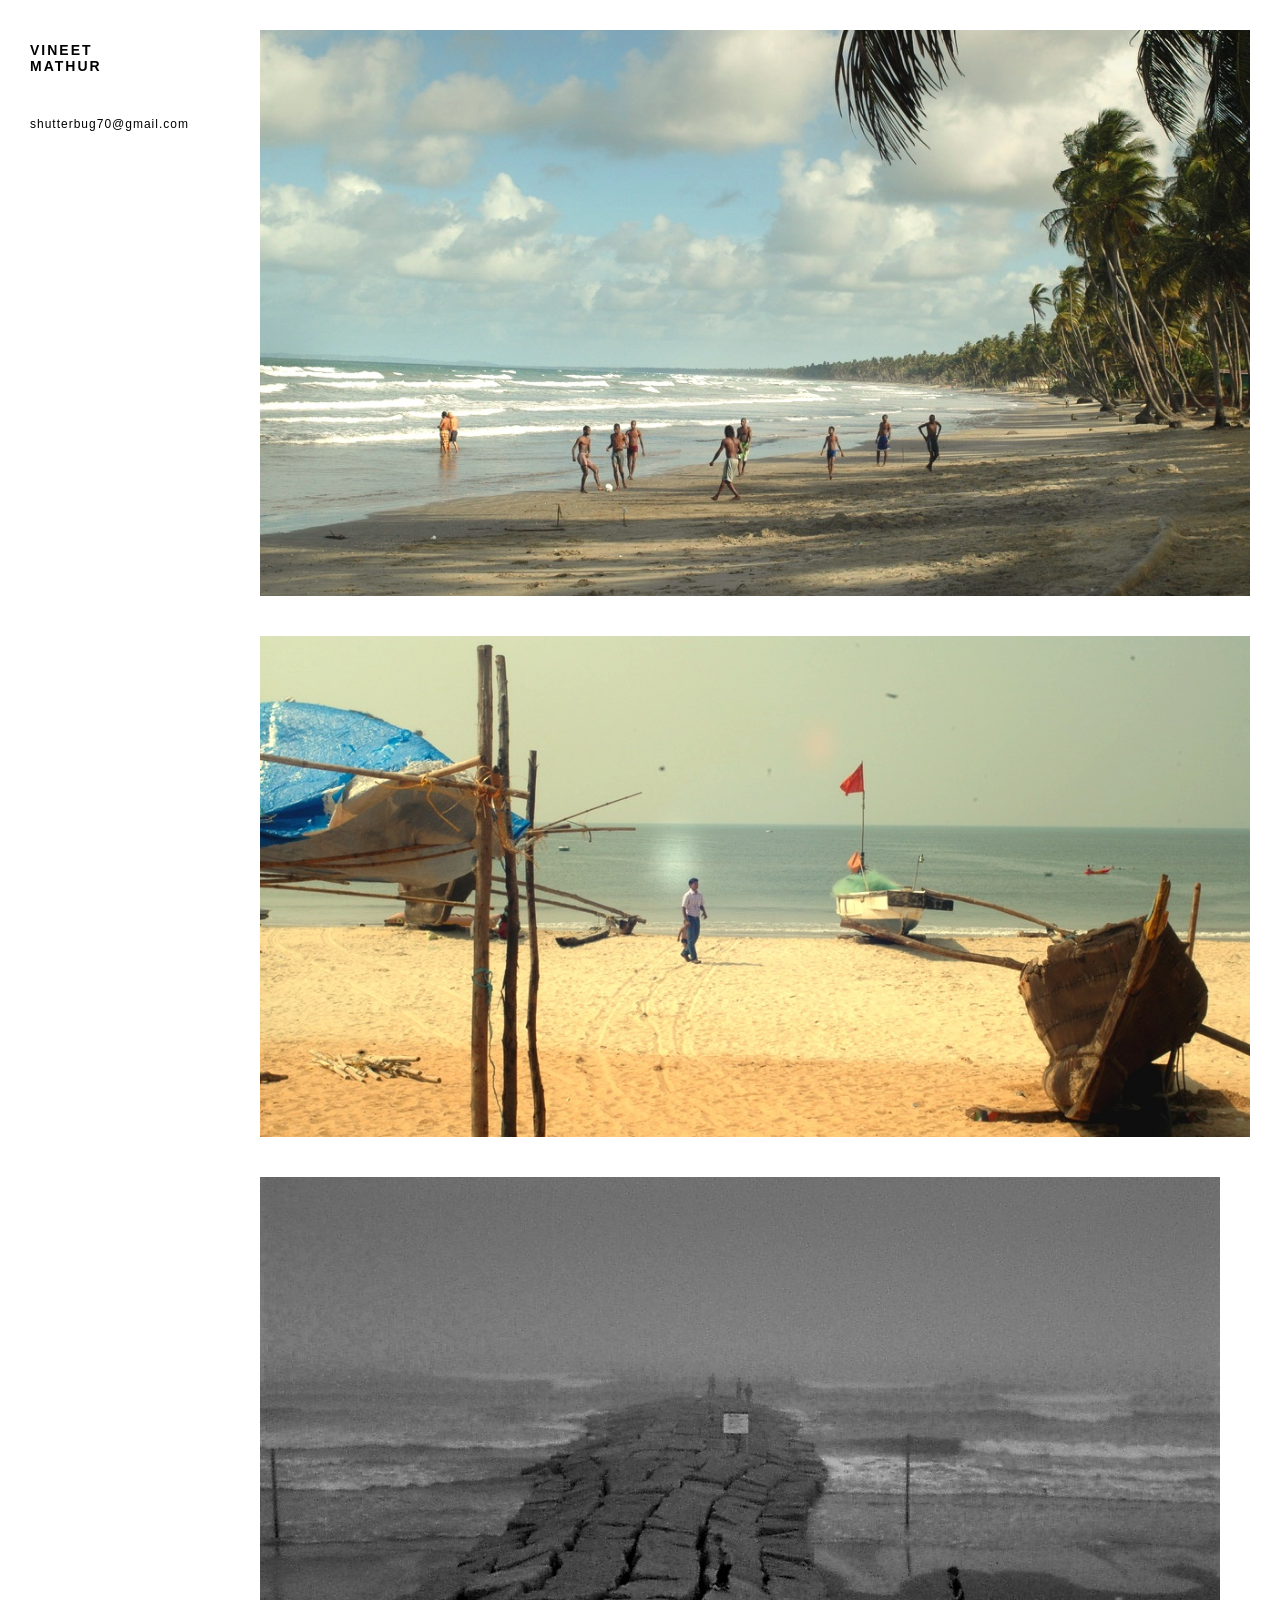
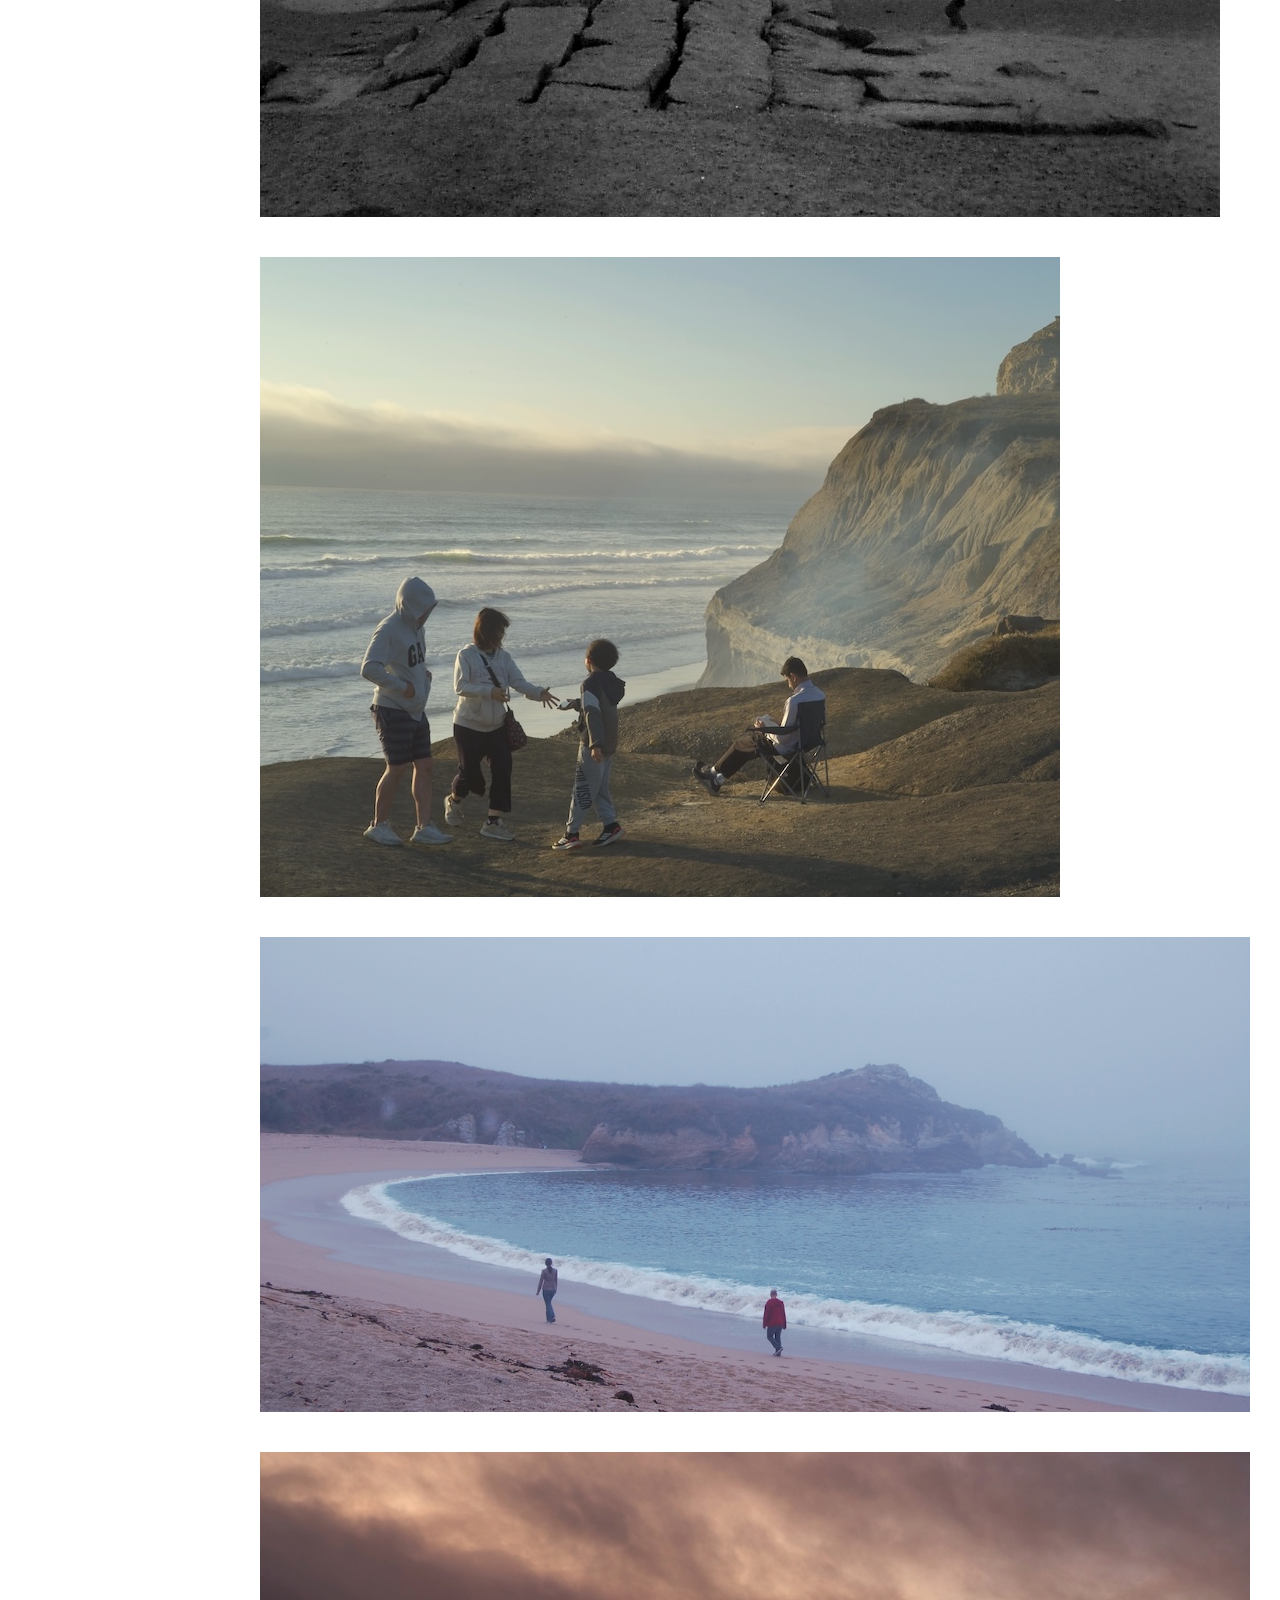
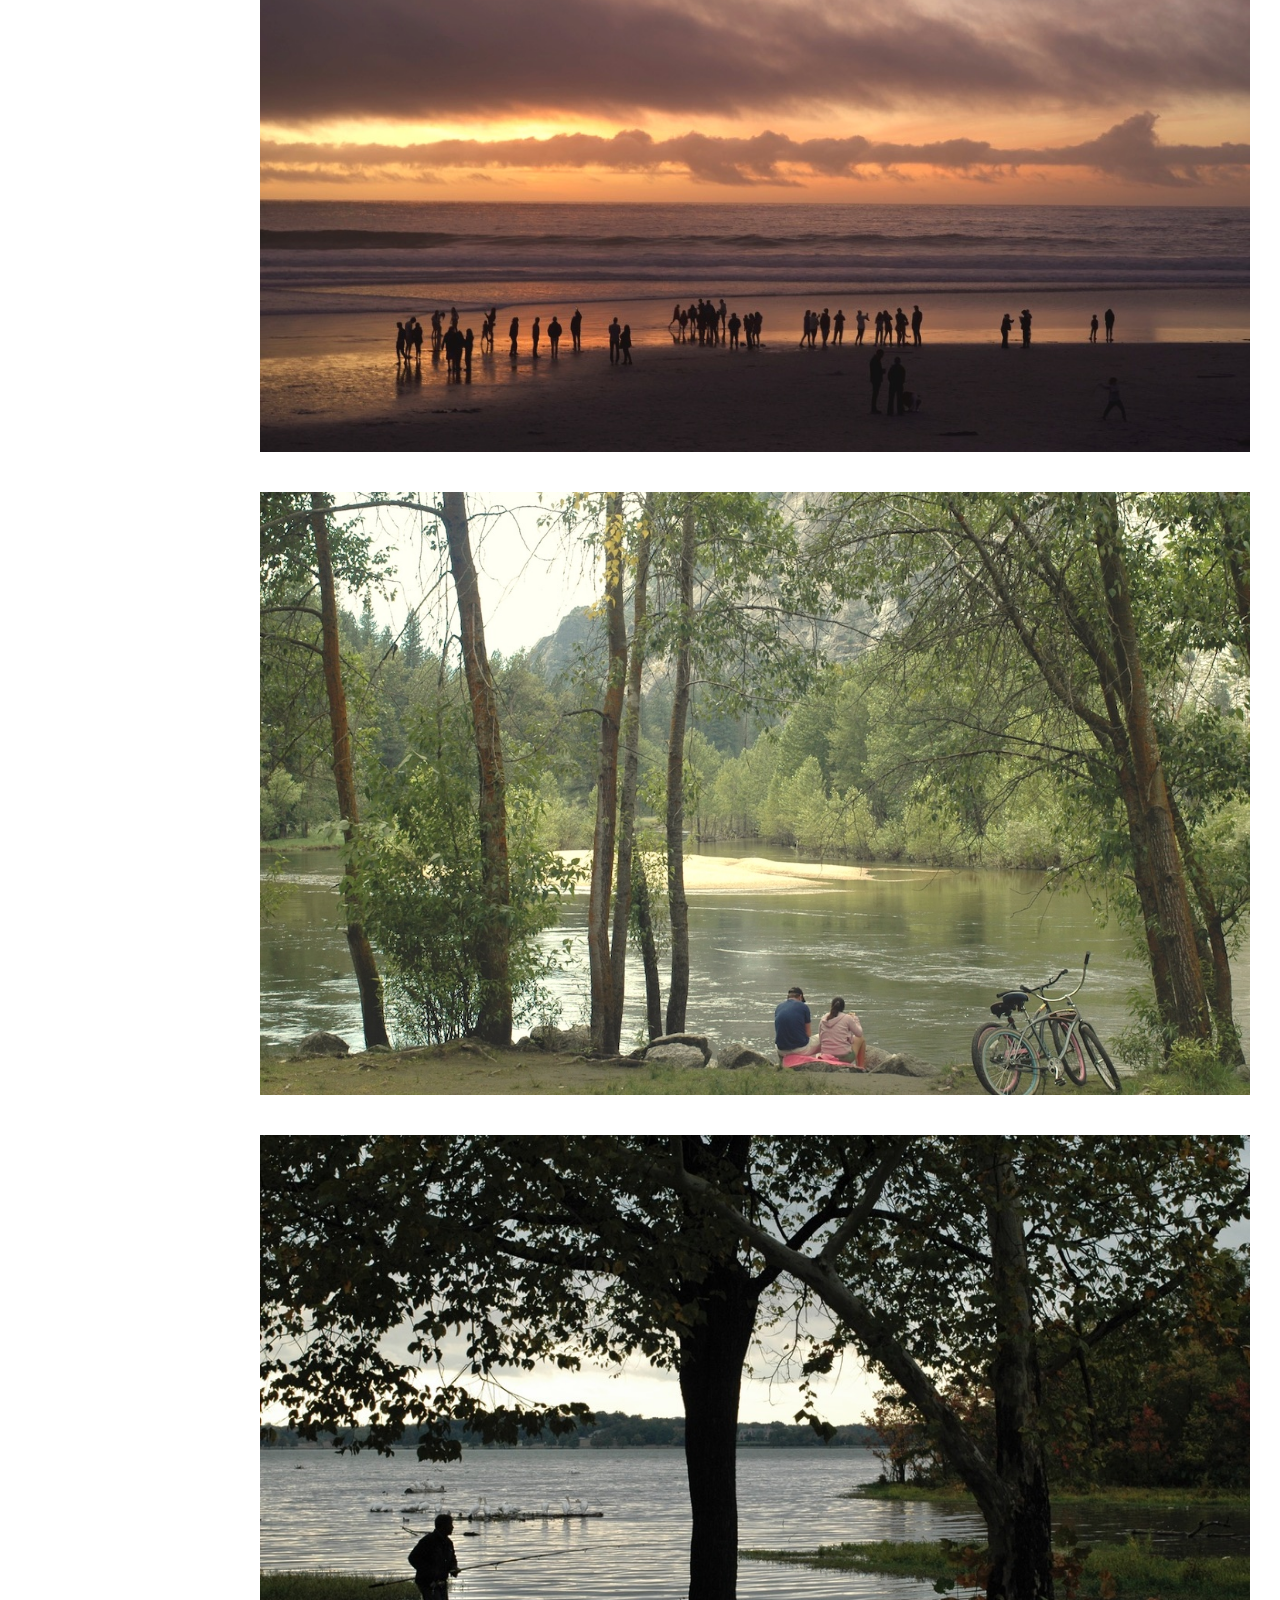
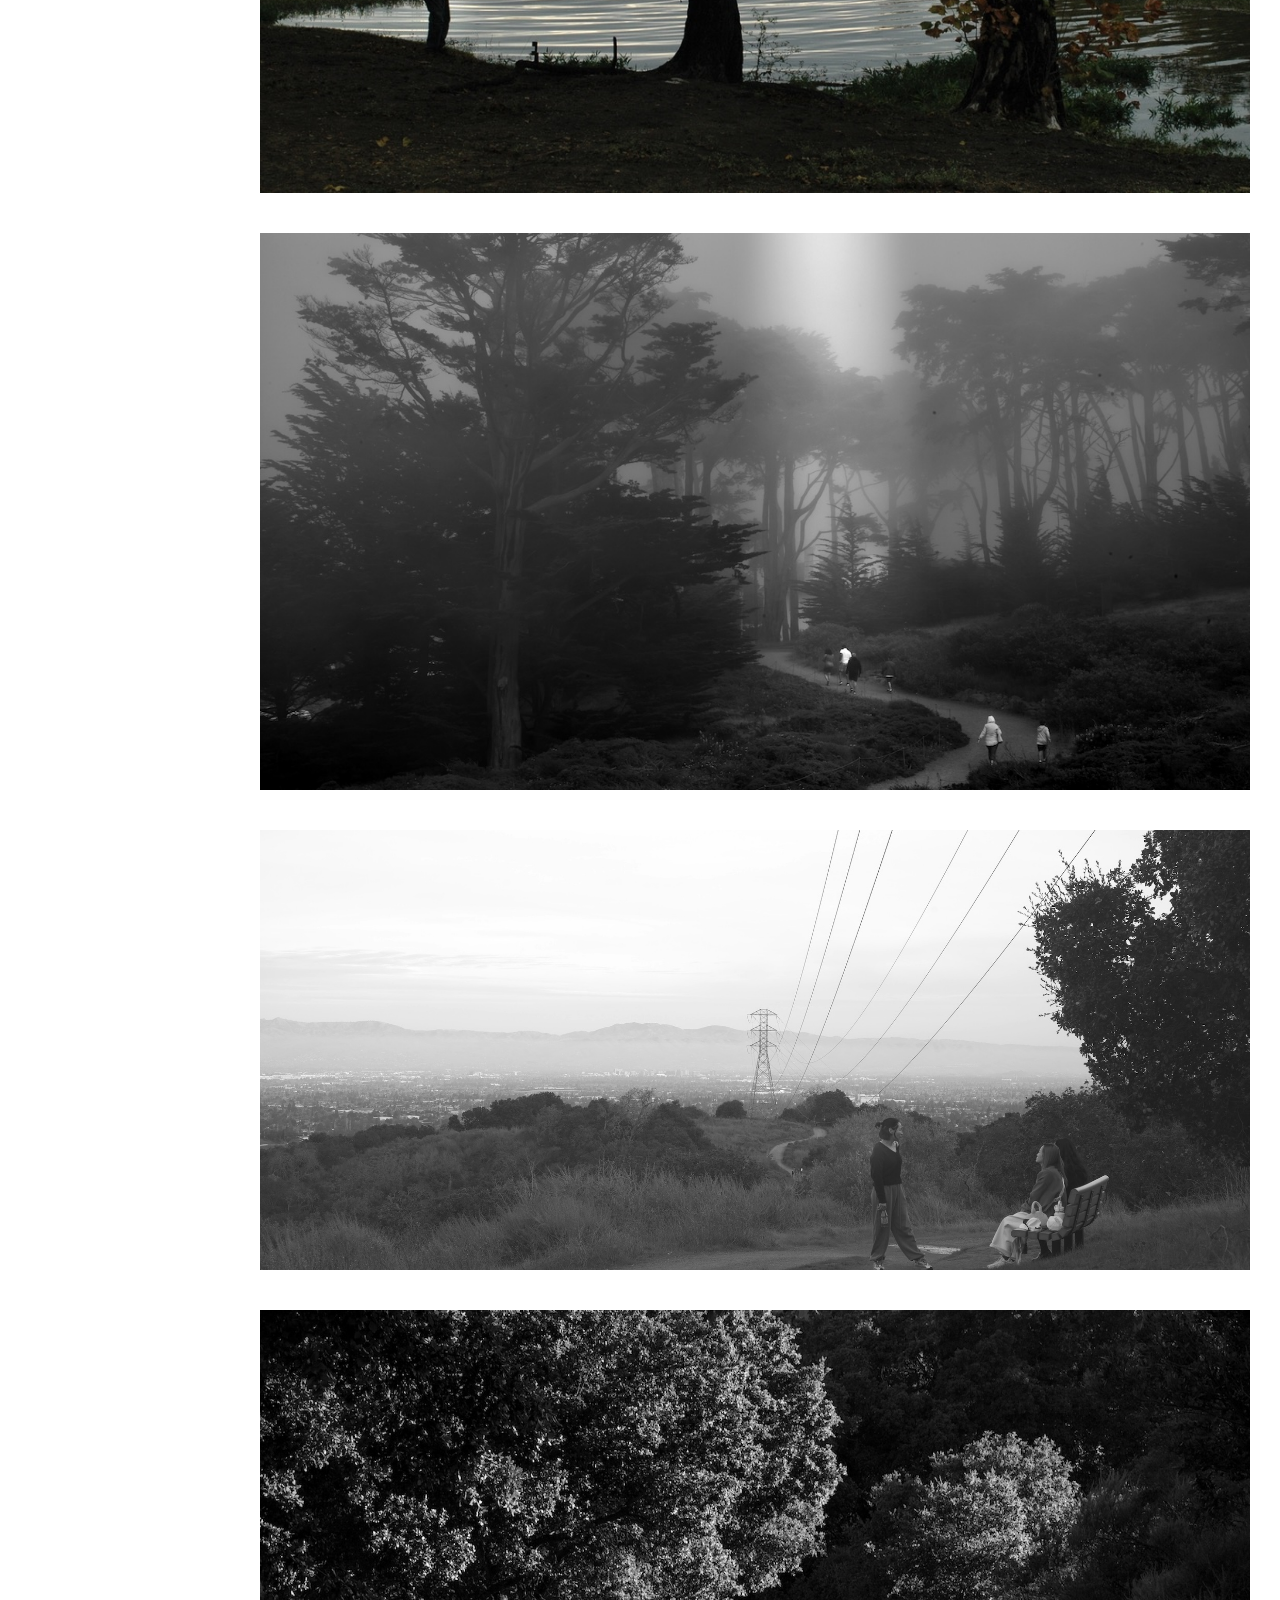
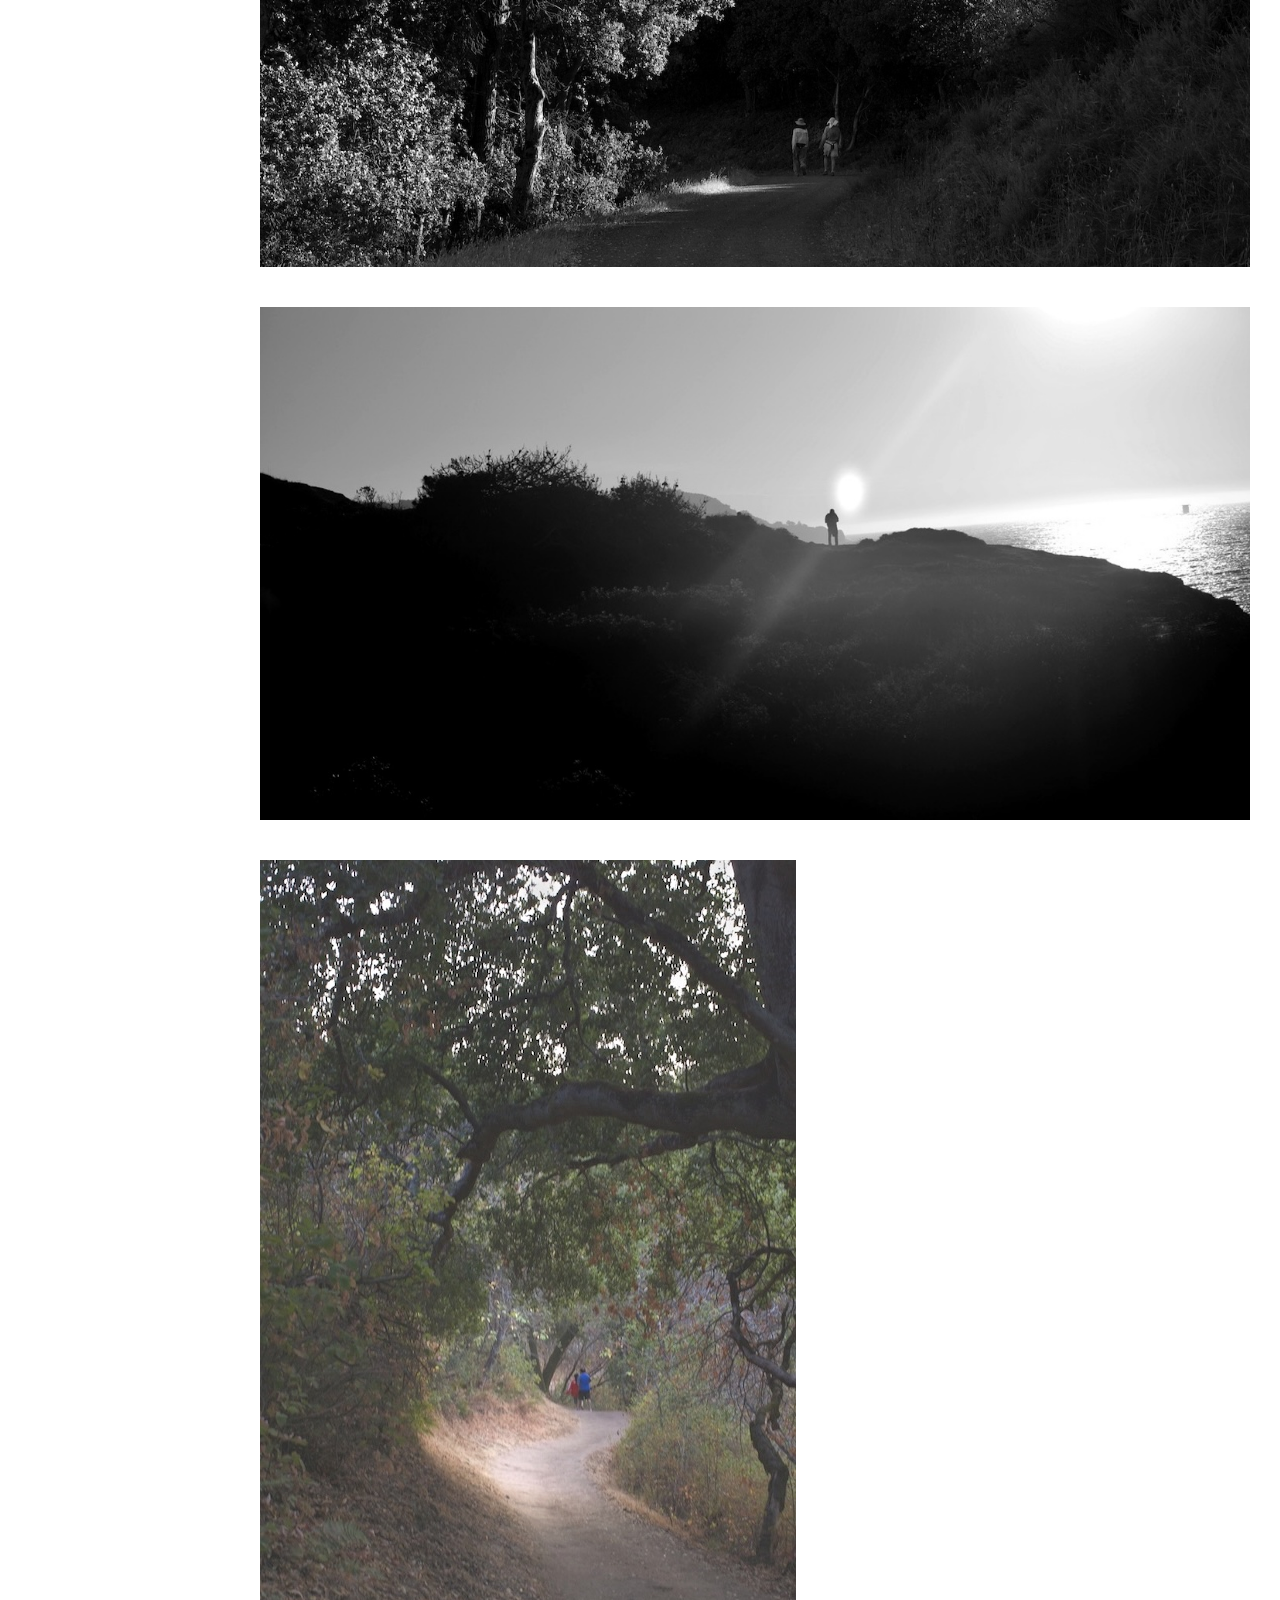
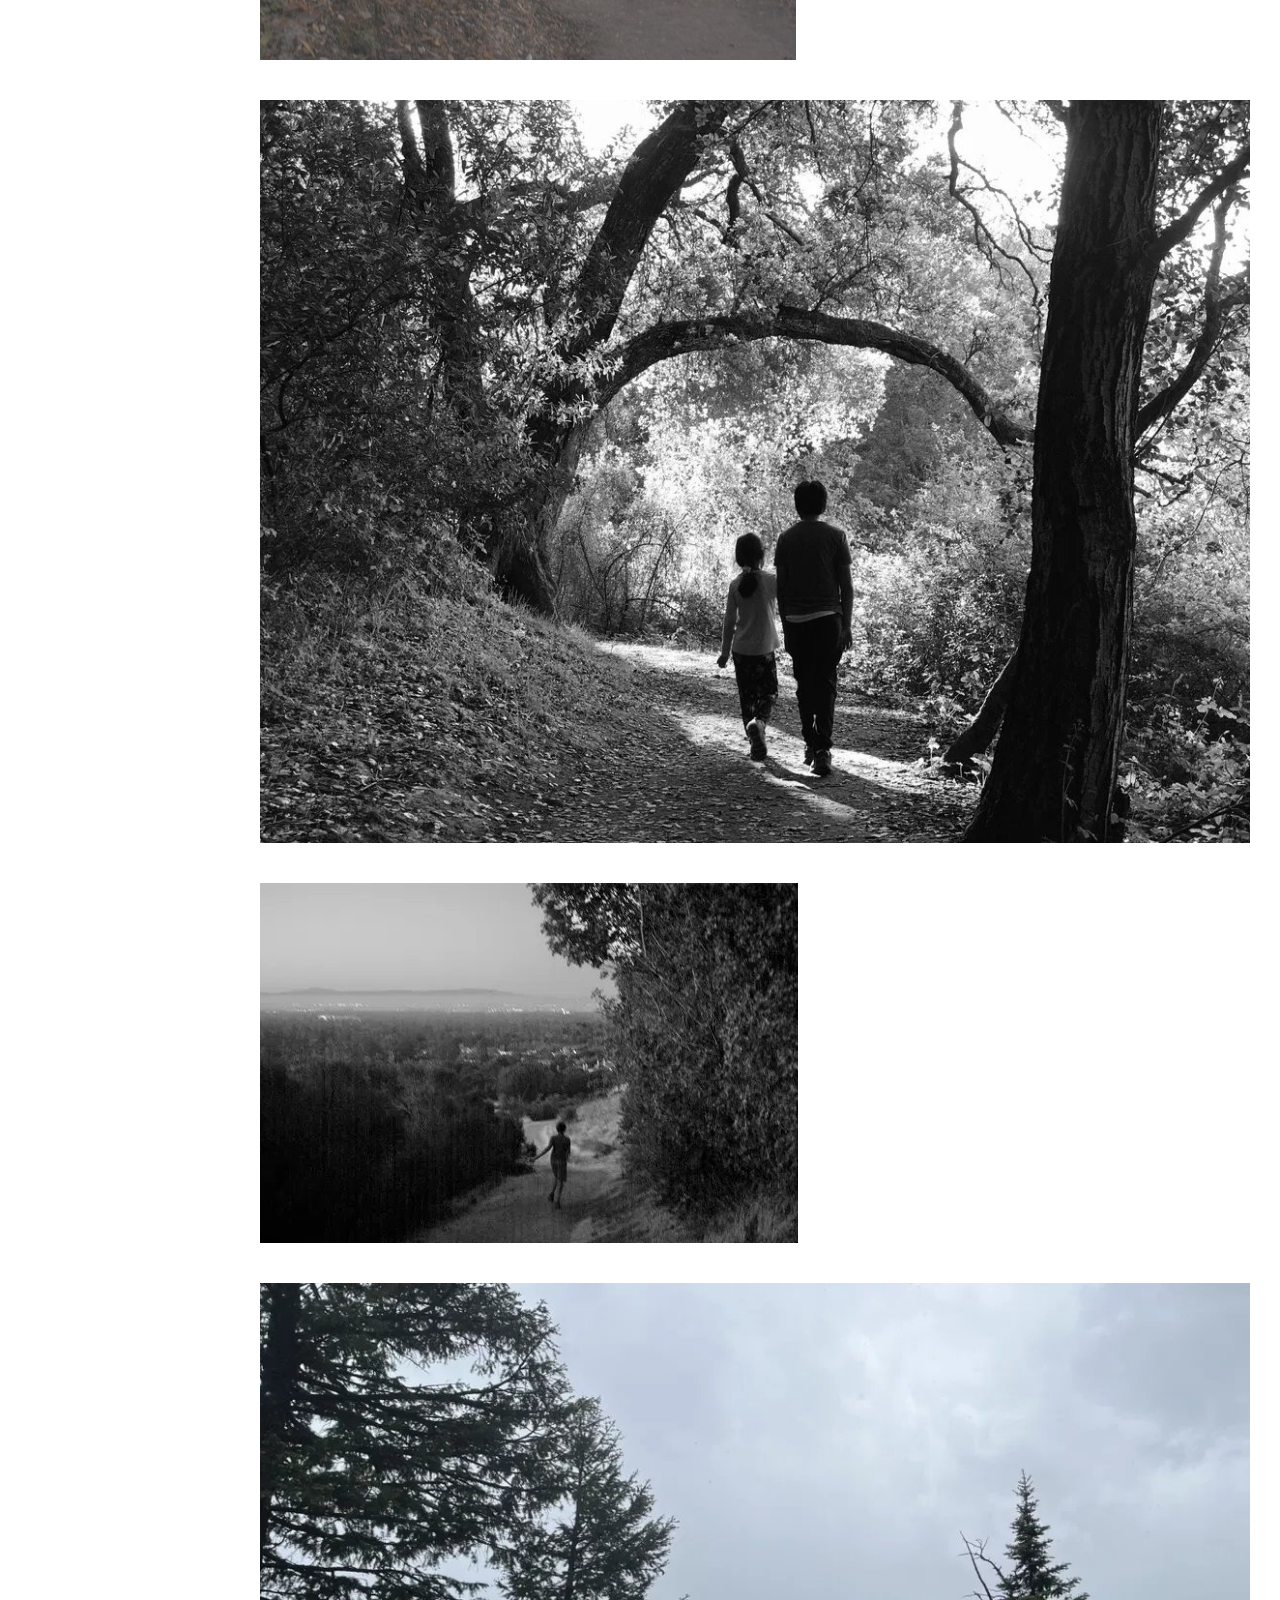
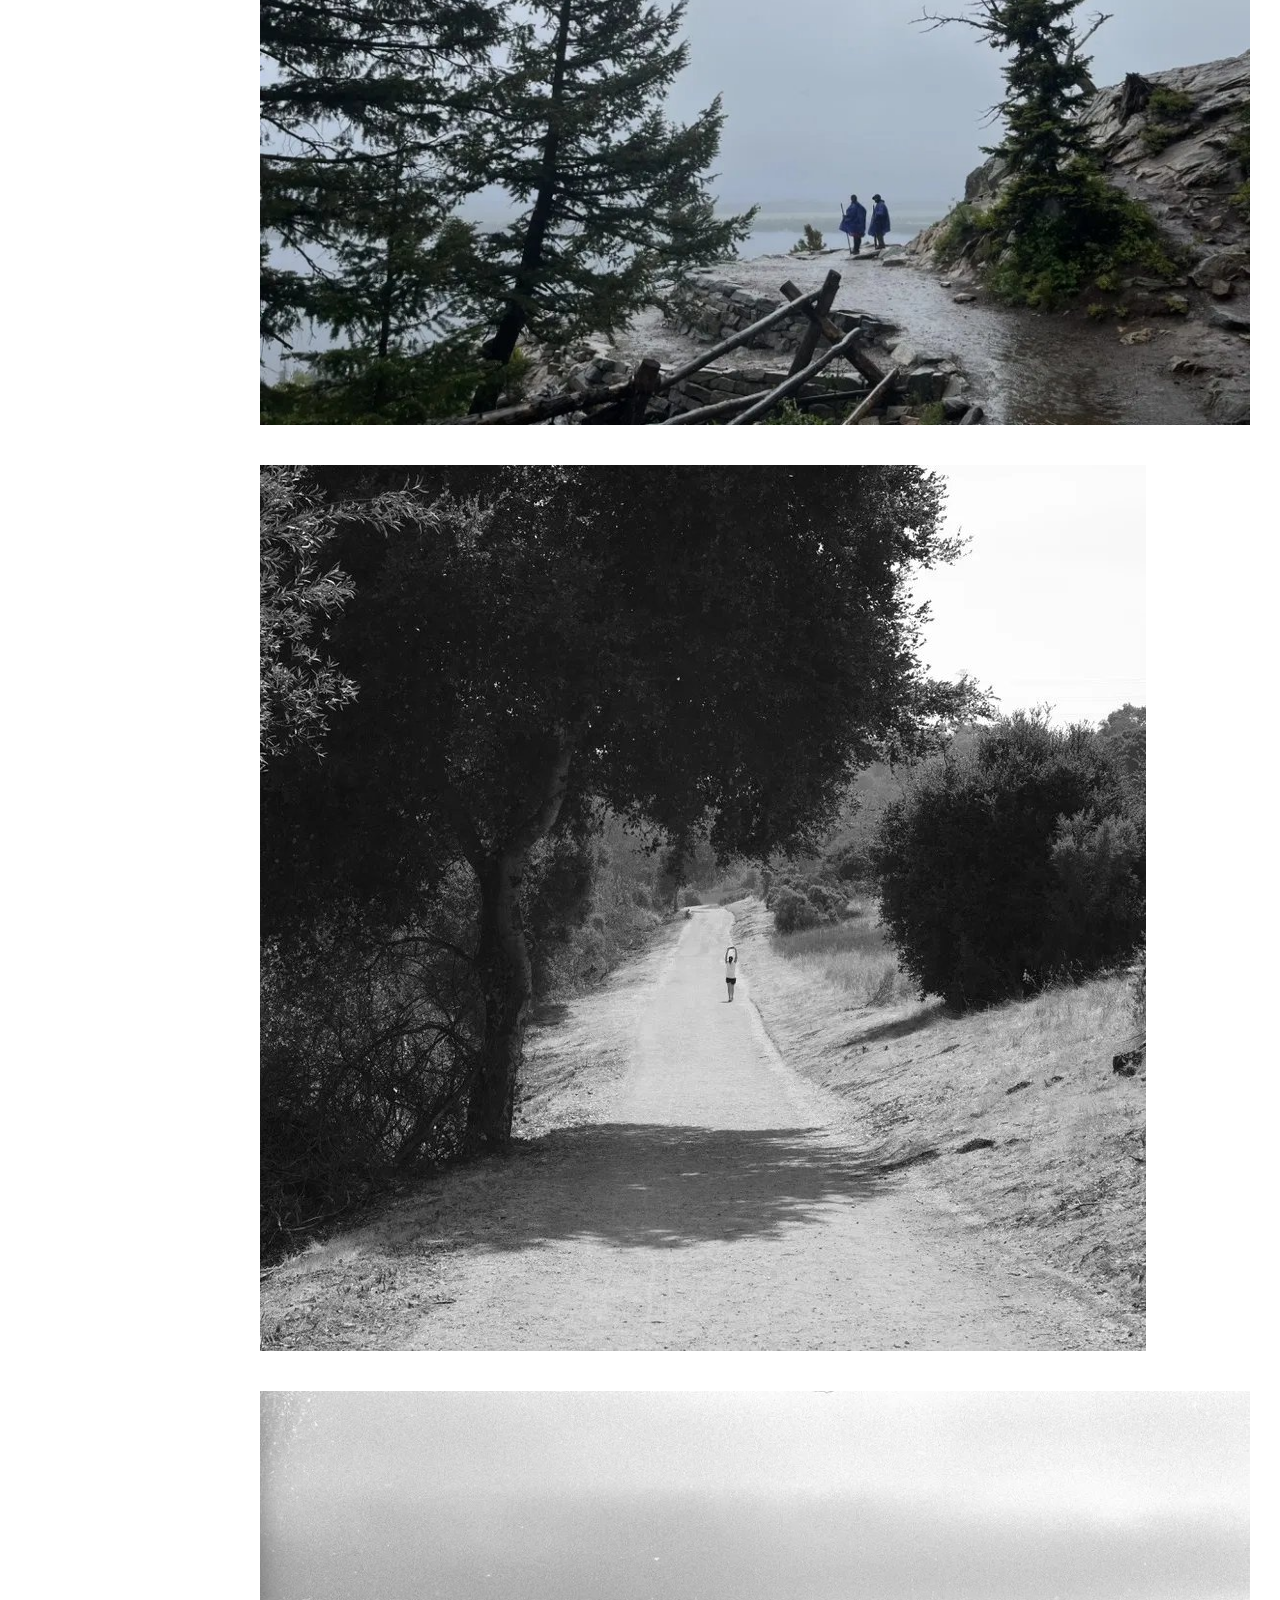
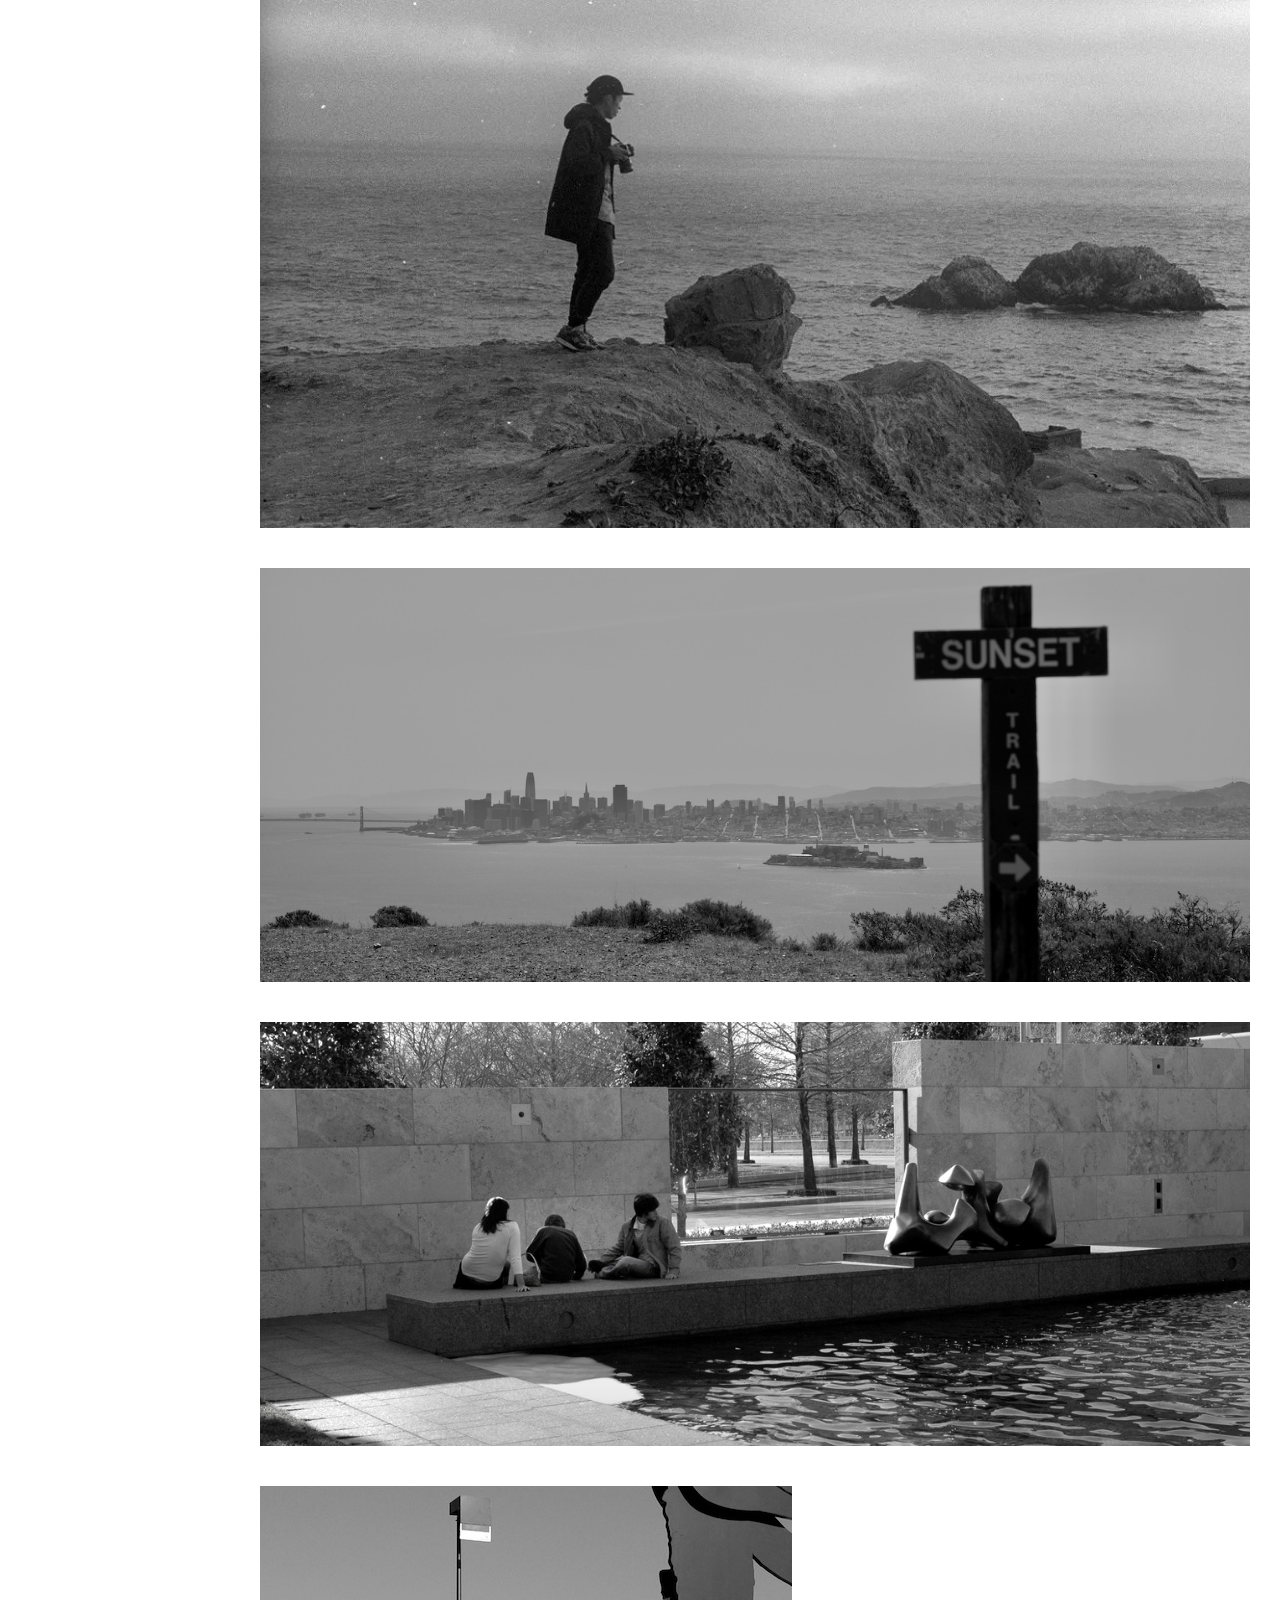
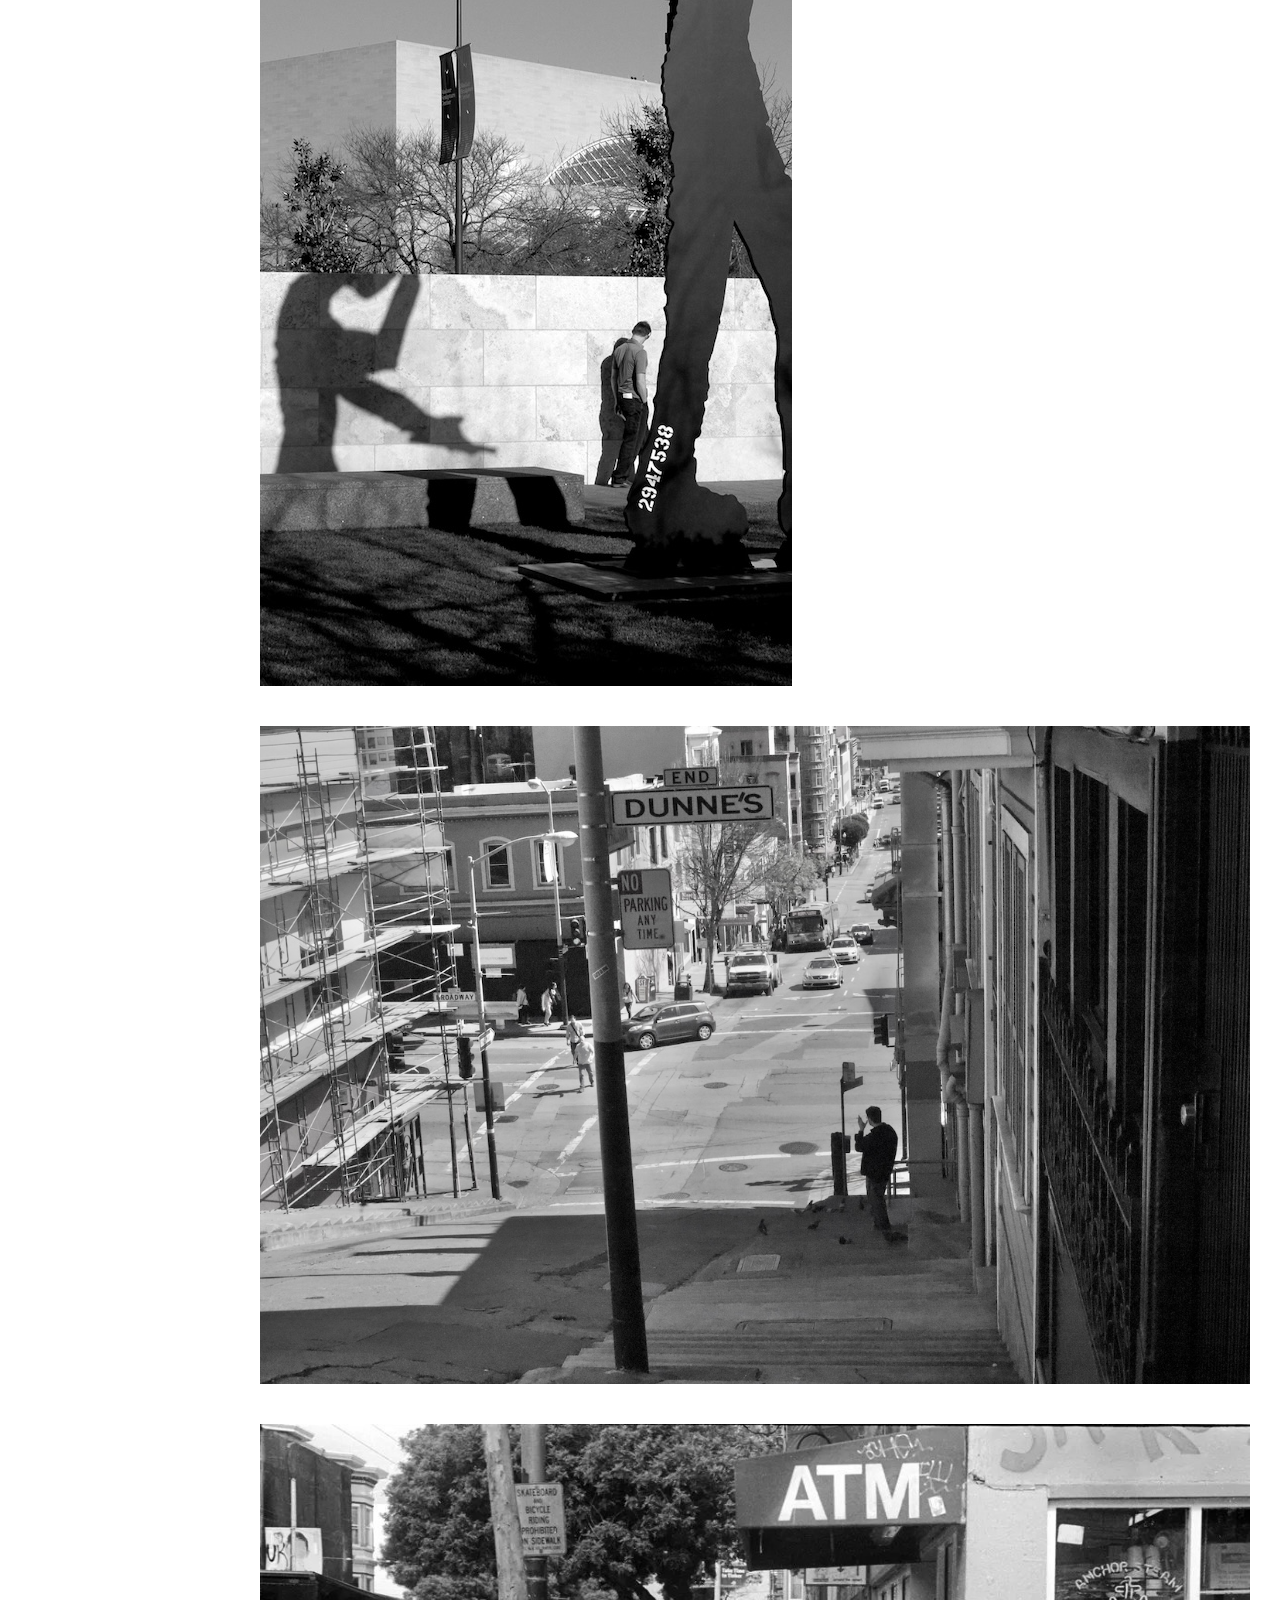
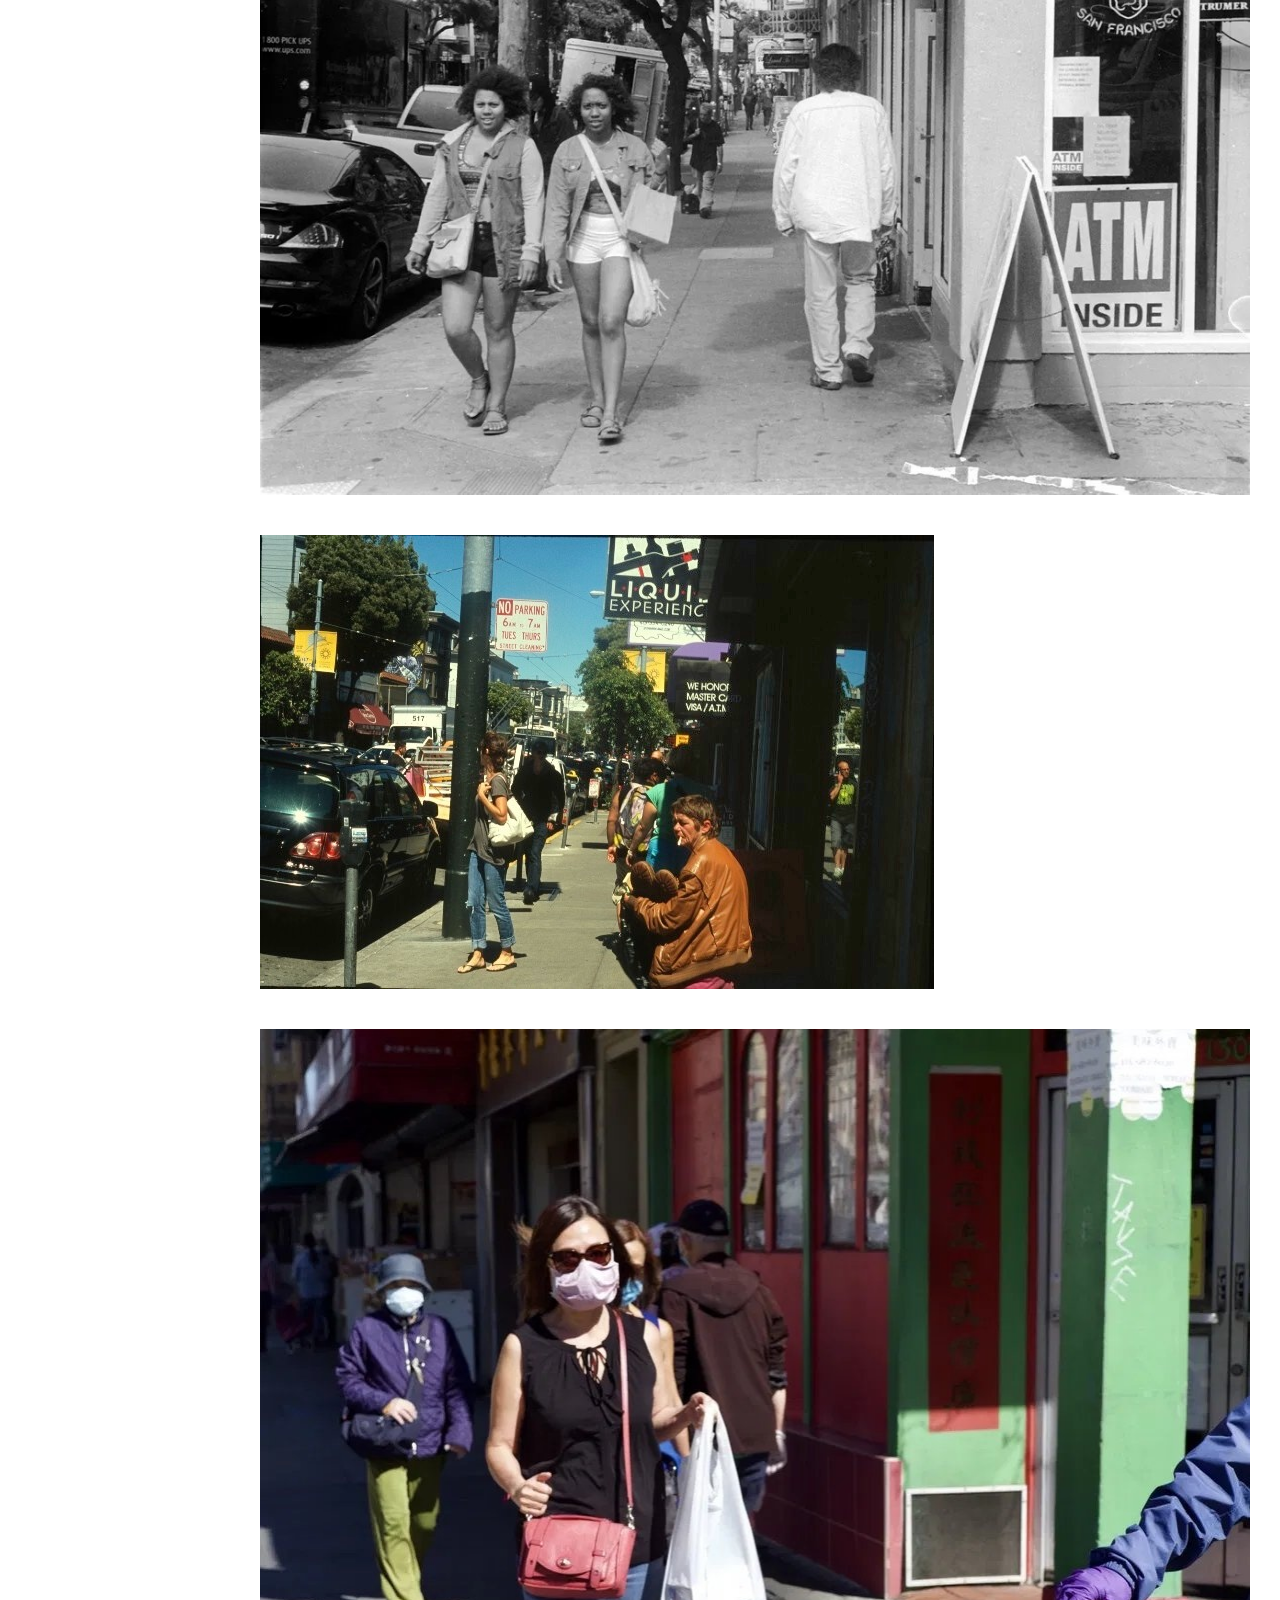
==== index.html @ 938933bf "Update index.html" ====
<!DOCTYPE html>
<html lang="en">
<head>
    <meta charset="UTF-8">
    <title>Vineet Mathur</title>
    <link rel="stylesheet" href="style.css">
</head>
<body>
    <!-- Simple Sidebar Navigation -->
    <nav class="sidebar">
        <h1>VINEET MATHUR</h1>
        <ul>
            <!-- <li><a href="landscapes.html" class="active">LANDSCAPES</a></li>-->
            <!-- <li><a href="portraits.html">PORTRAITS</a></li>-->
            <!-- <li><a href="books.html">BOOKS</a></li>-->
            <li><a href="mailto:shutterbug70@gmail.com">shutterbug70@gmail.com</a></li>
            <!-- <li><a href="info.html">INFO / CONTACT</a></li>-->
        </ul>
    </nav>

    <!-- Main Image Display Area -->
    <main class="content">
        <div class="gallery-grid">
            <img src="beach_football.jpg" alt="">
            <img src="india_beach.jpg" alt="">
            <img src="jetty.jpg" alt="">
            <img src="L1009656.jpg" alt="">
            <img src="misty_cove.jpg" alt="">
            <img src="ocean_beach_sunset.jpg" alt="">
            <img src="yosemite_couple.jpg" alt="">
            <img src="fisherman.jpg" alt="">
            <img src="foggy_path.jpg" alt="">
            <img src="silicon_valley_hilltop.jpg" alt="">
            <img src="forest_figures.jpg" alt="">
            <img src="headland_silhouette.jpg" alt="">
            <img src="oak_tunnel.jpg" alt="">
            <img src="oak_arch_cathedral.jpg" alt="">
            <img src="child_valley_path.jpg" alt="">
            <img src="blue_ponchos_alpine.jpg" alt="">
            <img src="figure_arms_raised.jpg" alt="">
            <img src="photographer_on_rocks.jpg" alt="">
            <img src="sunset.jpeg" alt="">
            <img src="moore_sculpture.jpg" alt="">
            <img src="shadow_man_bw.jpg" alt="">
            <img src="dunne.jpeg" alt="">
            <img src="atm_women_sf.jpg" alt="">
            <img src="liqui.jpeg" alt="">
            <img src="covid_masks_chinatown.jpg" alt="">
            <img src="india_tyre_boy.jpg" alt="">
        </div>
    </main>
</body>
</html>
---- style.css ----
/* Zero out default margins */
body {
    margin: 0;
    font-family: Arial, sans-serif;
    display: flex;
}

/* Fixed left sidebar */
.sidebar {
    width: 200px;
    position: fixed;
    height: 100vh;
    padding: 30px;
    box-sizing: border-box;
}

.sidebar h1 {
    font-size: 14px;
    letter-spacing: 2px;
    margin-bottom: 40px;
}

.sidebar ul {
    list-style: none;
    padding: 0;
}

.sidebar li {
    margin-bottom: 15px;
}

.sidebar a {
    text-decoration: none;
    color: #000;
    font-size: 12px;
    letter-spacing: 1px;
}

.sidebar a.active {
    font-weight: bold;
}

/* Scrolling right content pane */
.content {
    margin-left: 230px;
    padding: 30px;
    width: 100%;
}

.gallery-grid img {
    display: block;
    max-width: 100%;
    height: auto;
    margin-bottom: 40px; /* Forces vertical stacking like Hido's site */
}
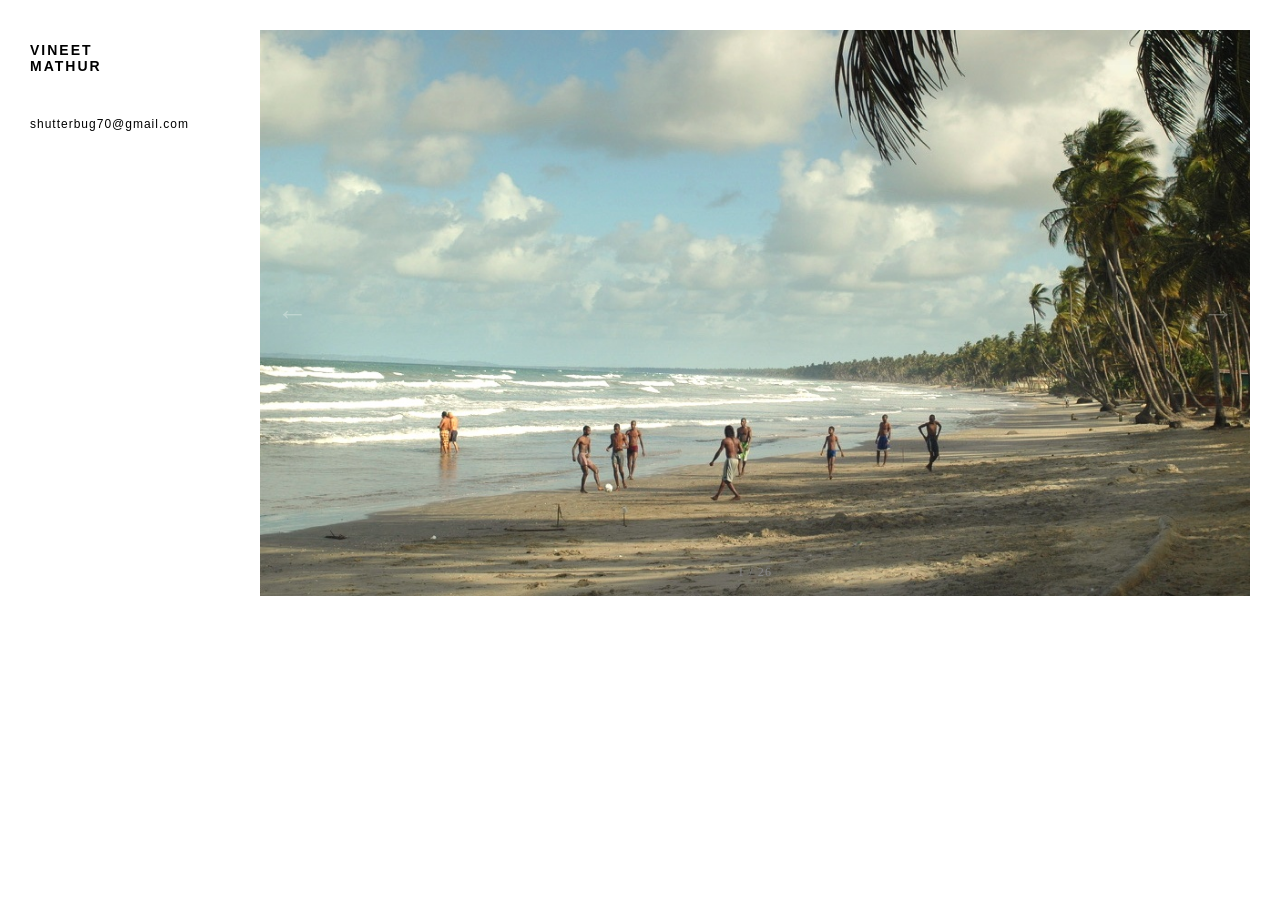
==== commit a62b4827: "updated from Claude with one image at a time" ====
--- a/index.html
+++ b/index.html
@@ -4,51 +4,119 @@
     <meta charset="UTF-8">
     <title>Vineet Mathur</title>
     <link rel="stylesheet" href="style.css">
+<style>
+  .slideshow {
+    position: relative;
+    width: 100%;
+    height: 100%;
+    display: flex;
+    align-items: center;
+    justify-content: center;
+  }
+  .slide {
+    display: none;
+    max-width: 100%;
+    max-height: 80vh;
+    object-fit: contain;
+    cursor: default;
+  }
+  .slide.active { display: block; }
+  .nav-prev, .nav-next {
+    position: absolute;
+    top: 50%;
+    transform: translateY(-50%);
+    background: none;
+    border: none;
+    color: #fff;
+    font-size: 2rem;
+    cursor: pointer;
+    opacity: 0.3;
+    padding: 1rem;
+    transition: opacity 0.2s;
+    z-index: 10;
+    line-height: 1;
+  }
+  .nav-prev:hover, .nav-next:hover { opacity: 1; }
+  .nav-prev { left: 0; }
+  .nav-next { right: 0; }
+  .counter {
+    position: absolute;
+    bottom: 1rem;
+    left: 50%;
+    transform: translateX(-50%);
+    font-size: 0.75rem;
+    color: #888;
+    letter-spacing: 0.1em;
+    font-family: Georgia, serif;
+  }
+</style>
 </head>
 <body>
-    <!-- Simple Sidebar Navigation -->
     <nav class="sidebar">
         <h1>VINEET MATHUR</h1>
         <ul>
-            <!-- <li><a href="landscapes.html" class="active">LANDSCAPES</a></li>-->
-            <!-- <li><a href="portraits.html">PORTRAITS</a></li>-->
-            <!-- <li><a href="books.html">BOOKS</a></li>-->
             <li><a href="mailto:shutterbug70@gmail.com">shutterbug70@gmail.com</a></li>
-            <!-- <li><a href="info.html">INFO / CONTACT</a></li>-->
         </ul>
     </nav>
 
-    <!-- Main Image Display Area -->
     <main class="content">
-        <div class="gallery-grid">
-            <img src="beach_football.jpg" alt="">
-            <img src="india_beach.jpg" alt="">
-            <img src="jetty.jpg" alt="">
-            <img src="L1009656.jpg" alt="">
-            <img src="misty_cove.jpg" alt="">
-            <img src="ocean_beach_sunset.jpg" alt="">
-            <img src="yosemite_couple.jpg" alt="">
-            <img src="fisherman.jpg" alt="">
-            <img src="foggy_path.jpg" alt="">
-            <img src="silicon_valley_hilltop.jpg" alt="">
-            <img src="forest_figures.jpg" alt="">
-            <img src="headland_silhouette.jpg" alt="">
-            <img src="oak_tunnel.jpg" alt="">
-            <img src="oak_arch_cathedral.jpg" alt="">
-            <img src="child_valley_path.jpg" alt="">
-            <img src="blue_ponchos_alpine.jpg" alt="">
-            <img src="figure_arms_raised.jpg" alt="">
-            <img src="photographer_on_rocks.jpg" alt="">
-            <img src="sunset.jpeg" alt="">
-            <img src="moore_sculpture.jpg" alt="">
-            <img src="shadow_man_bw.jpg" alt="">
-            <img src="dunne.jpeg" alt="">
-            <img src="atm_women_sf.jpg" alt="">
-            <img src="liqui.jpeg" alt="">
-            <img src="covid_masks_chinatown.jpg" alt="">
-            <img src="india_tyre_boy.jpg" alt="">
+        <div class="slideshow">
+            <button class="nav-prev" onclick="showSlide(cur-1)">&#8592;</button>
+
+            <img src="beach_football.jpg" alt="" class="slide active">
+            <img src="india_beach.jpg" alt="" class="slide">
+            <img src="jetty.jpg" alt="" class="slide">
+            <img src="L1009656.jpg" alt="" class="slide">
+            <img src="misty_cove.jpg" alt="" class="slide">
+            <img src="ocean_beach_sunset.jpg" alt="" class="slide">
+            <img src="yosemite_couple.jpg" alt="" class="slide">
+            <img src="fisherman.jpg" alt="" class="slide">
+            <img src="foggy_path.jpg" alt="" class="slide">
+            <img src="silicon_valley_hilltop.jpg" alt="" class="slide">
+            <img src="forest_figures.jpg" alt="" class="slide">
+            <img src="headland_silhouette.jpg" alt="" class="slide">
+            <img src="oak_tunnel.jpg" alt="" class="slide">
+            <img src="oak_arch_cathedral.jpg" alt="" class="slide">
+            <img src="child_valley_path.jpg" alt="" class="slide">
+            <img src="blue_ponchos_alpine.jpg" alt="" class="slide">
+            <img src="figure_arms_raised.jpg" alt="" class="slide">
+            <img src="photographer_on_rocks.jpg" alt="" class="slide">
+            <img src="sunset.jpeg" alt="" class="slide">
+            <img src="moore_sculpture.jpg" alt="" class="slide">
+            <img src="shadow_man_bw.jpg" alt="" class="slide">
+            <img src="dunne.jpeg" alt="" class="slide">
+            <img src="atm_women_sf.jpg" alt="" class="slide">
+            <img src="liqui.jpeg" alt="" class="slide">
+            <img src="covid_masks_chinatown.jpg" alt="" class="slide">
+            <img src="india_tyre_boy.jpg" alt="" class="slide">
+
+            <button class="nav-next" onclick="showSlide(cur+1)">&#8594;</button>
+            <span class="counter" id="counter">1 / 26</span>
         </div>
     </main>
+
+<script>
+  const slides = document.querySelectorAll('.slide');
+  let cur = 0;
+
+  function showSlide(n) {
+    slides[cur].classList.remove('active');
+    cur = (n + slides.length) % slides.length;
+    slides[cur].classList.add('active');
+    document.getElementById('counter').textContent = (cur + 1) + ' / ' + slides.length;
+  }
+
+  document.addEventListener('keydown', e => {
+    if (e.key === 'ArrowRight') showSlide(cur + 1);
+    if (e.key === 'ArrowLeft') showSlide(cur - 1);
+  });
+
+  let touchStartX = 0;
+  document.addEventListener('touchstart', e => touchStartX = e.touches[0].clientX);
+  document.addEventListener('touchend', e => {
+    const diff = touchStartX - e.changedTouches[0].clientX;
+    if (Math.abs(diff) > 50) showSlide(diff > 0 ? cur + 1 : cur - 1);
+  });
+</script>
 </body>
 </html>
-
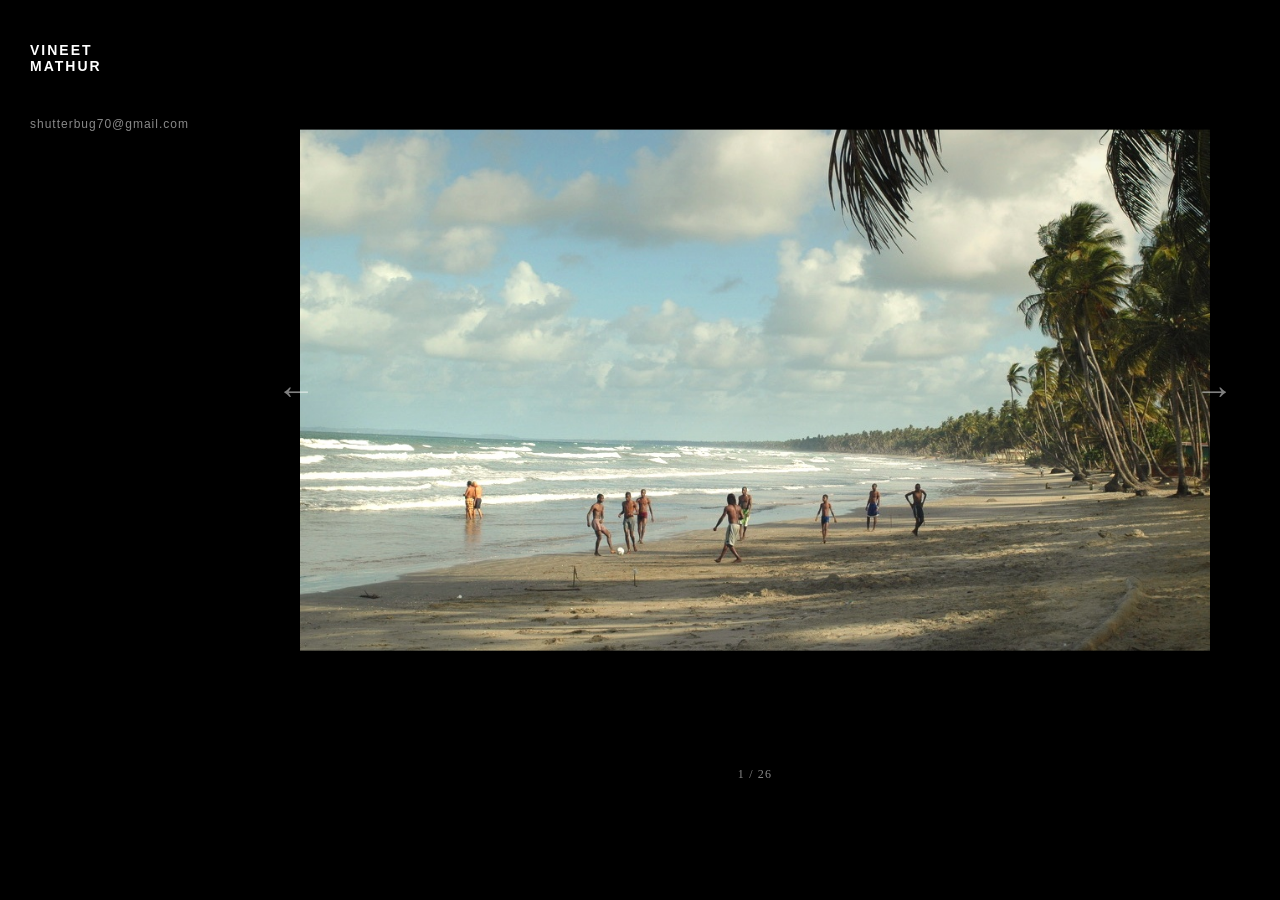
==== commit 1a3e6a9e: "Add files via upload" ====
--- a/index.html
+++ b/index.html
@@ -8,32 +8,32 @@
   .slideshow {
     position: relative;
     width: 100%;
-    height: 100%;
-    display: flex;
-    align-items: center;
-    justify-content: center;
+    height: 80vh;
   }
   .slide {
     display: none;
-    max-width: 100%;
+    max-width: calc(100% - 80px);
     max-height: 80vh;
     object-fit: contain;
-    cursor: default;
+    position: absolute;
+    top: 50%;
+    left: 50%;
+    transform: translate(-50%, -50%);
   }
   .slide.active { display: block; }
   .nav-prev, .nav-next {
     position: absolute;
     top: 50%;
     transform: translateY(-50%);
-    background: none;
-    border: none;
     color: #fff;
-    font-size: 2rem;
+    font-size: 2.5rem;
     cursor: pointer;
-    opacity: 0.3;
-    padding: 1rem;
-    transition: opacity 0.2s;
-    z-index: 10;
+    opacity: 0.5;
+    padding: 0.5rem 1rem;
+    z-index: 100;
+    user-select: none;
+    -webkit-user-select: none;
+    text-decoration: none;
     line-height: 1;
   }
   .nav-prev:hover, .nav-next:hover { opacity: 1; }
@@ -41,13 +41,14 @@
   .nav-next { right: 0; }
   .counter {
     position: absolute;
-    bottom: 1rem;
+    bottom: -2rem;
     left: 50%;
     transform: translateX(-50%);
     font-size: 0.75rem;
     color: #888;
     letter-spacing: 0.1em;
     font-family: Georgia, serif;
+    white-space: nowrap;
   }
 </style>
 </head>
@@ -61,7 +62,7 @@
 
     <main class="content">
         <div class="slideshow">
-            <button class="nav-prev" onclick="showSlide(cur-1)">&#8592;</button>
+            <a class="nav-prev" onclick="showSlide(cur-1)">&#8592;</a>
 
             <img src="beach_football.jpg" alt="" class="slide active">
             <img src="india_beach.jpg" alt="" class="slide">
@@ -90,7 +91,7 @@
             <img src="covid_masks_chinatown.jpg" alt="" class="slide">
             <img src="india_tyre_boy.jpg" alt="" class="slide">
 
-            <button class="nav-next" onclick="showSlide(cur+1)">&#8594;</button>
+            <a class="nav-next" onclick="showSlide(cur+1)">&#8594;</a>
             <span class="counter" id="counter">1 / 26</span>
         </div>
     </main>
--- a/style.css
+++ b/style.css
@@ -3,6 +3,9 @@
     margin: 0;
     font-family: Arial, sans-serif;
     display: flex;
+    background: #000;
+    color: #fff;
+    min-height: 100vh;
 }
 
 /* Fixed left sidebar */
@@ -12,6 +15,7 @@
     height: 100vh;
     padding: 30px;
     box-sizing: border-box;
+    z-index: 20;
 }
 
 .sidebar h1 {
@@ -31,10 +35,12 @@
 
 .sidebar a {
     text-decoration: none;
-    color: #000;
+    color: #888;
     font-size: 12px;
     letter-spacing: 1px;
 }
+
+.sidebar a:hover { color: #fff; }
 
 .sidebar a.active {
     font-weight: bold;
@@ -44,13 +50,14 @@
 .content {
     margin-left: 230px;
     padding: 30px;
-    width: 100%;
+    width: calc(100% - 230px);
+    height: 100vh;
+    box-sizing: border-box;
 }
 
-.gallery-grid img {
-    display: block;
-    max-width: 100%;
-    height: auto;
-    margin-bottom: 40px; /* Forces vertical stacking like Hido's site */
-}    
-
+/* Slideshow */
+.slideshow {
+    position: relative;
+    width: 100%;
+    height: 100%;
+}
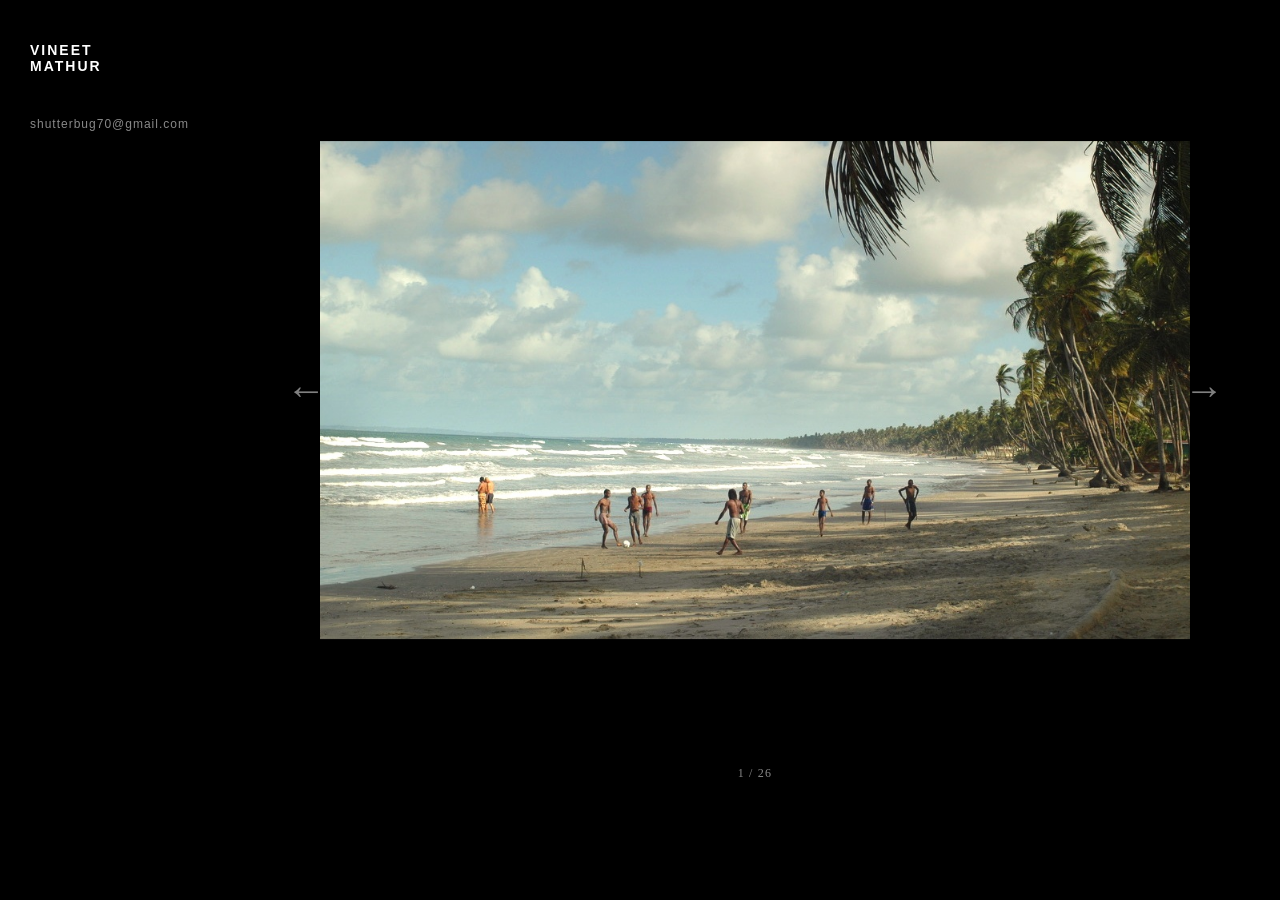
==== commit 43f9a53e: "Add files via upload" ====
--- a/index.html
+++ b/index.html
@@ -12,7 +12,7 @@
   }
   .slide {
     display: none;
-    max-width: calc(100% - 80px);
+    max-width: calc(100% - 120px);
     max-height: 80vh;
     object-fit: contain;
     position: absolute;
@@ -37,18 +37,16 @@
     line-height: 1;
   }
   .nav-prev:hover, .nav-next:hover { opacity: 1; }
-  .nav-prev { left: 0; }
-  .nav-next { right: 0; }
+  .nav-prev { left: 10px; }
+  .nav-next { right: 10px; }
   .counter {
-    position: absolute;
-    bottom: -2rem;
-    left: 50%;
-    transform: translateX(-50%);
+    margin-top: 1rem;
+    display: block;
+    text-align: center;
     font-size: 0.75rem;
     color: #888;
     letter-spacing: 0.1em;
     font-family: Georgia, serif;
-    white-space: nowrap;
   }
 </style>
 </head>
@@ -92,8 +90,8 @@
             <img src="india_tyre_boy.jpg" alt="" class="slide">
 
             <a class="nav-next" onclick="showSlide(cur+1)">&#8594;</a>
-            <span class="counter" id="counter">1 / 26</span>
         </div>
+        <span class="counter" id="counter">1 / 26</span>
     </main>
 
 <script>
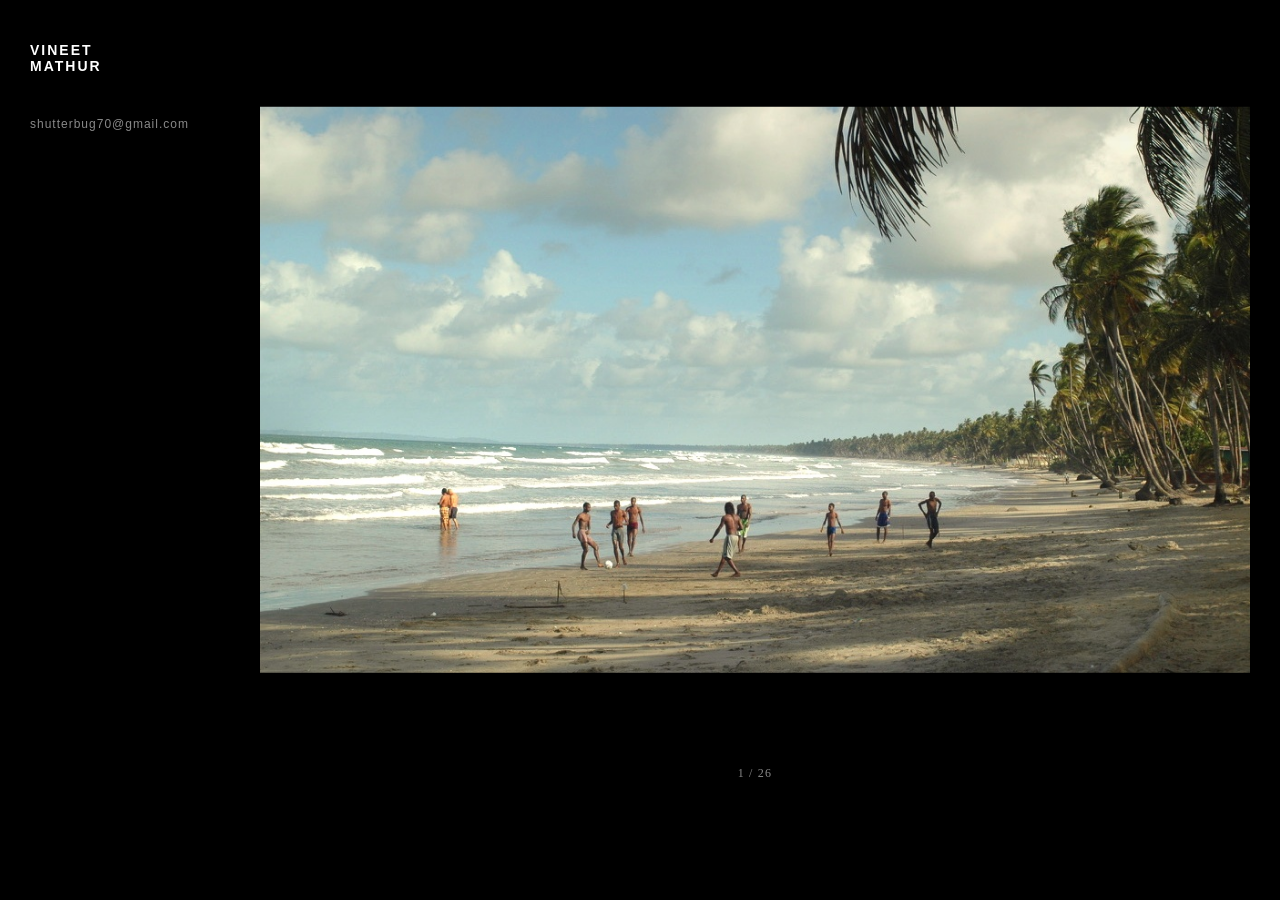
==== commit 015e108c: "Add files via upload" ====
--- a/index.html
+++ b/index.html
@@ -6,39 +6,22 @@
     <link rel="stylesheet" href="style.css">
 <style>
   .slideshow {
-    position: relative;
     width: 100%;
     height: 80vh;
+    position: relative;
   }
   .slide {
     display: none;
-    max-width: calc(100% - 120px);
+    max-width: 100%;
     max-height: 80vh;
     object-fit: contain;
     position: absolute;
     top: 50%;
     left: 50%;
     transform: translate(-50%, -50%);
+    cursor: pointer;
   }
   .slide.active { display: block; }
-  .nav-prev, .nav-next {
-    position: absolute;
-    top: 50%;
-    transform: translateY(-50%);
-    color: #fff;
-    font-size: 2.5rem;
-    cursor: pointer;
-    opacity: 0.5;
-    padding: 0.5rem 1rem;
-    z-index: 100;
-    user-select: none;
-    -webkit-user-select: none;
-    text-decoration: none;
-    line-height: 1;
-  }
-  .nav-prev:hover, .nav-next:hover { opacity: 1; }
-  .nav-prev { left: 10px; }
-  .nav-next { right: 10px; }
   .counter {
     margin-top: 1rem;
     display: block;
@@ -60,8 +43,6 @@
 
     <main class="content">
         <div class="slideshow">
-            <a class="nav-prev" onclick="showSlide(cur-1)">&#8592;</a>
-
             <img src="beach_football.jpg" alt="" class="slide active">
             <img src="india_beach.jpg" alt="" class="slide">
             <img src="jetty.jpg" alt="" class="slide">
@@ -88,8 +69,6 @@
             <img src="liqui.jpeg" alt="" class="slide">
             <img src="covid_masks_chinatown.jpg" alt="" class="slide">
             <img src="india_tyre_boy.jpg" alt="" class="slide">
-
-            <a class="nav-next" onclick="showSlide(cur+1)">&#8594;</a>
         </div>
         <span class="counter" id="counter">1 / 26</span>
     </main>
@@ -105,6 +84,10 @@
     document.getElementById('counter').textContent = (cur + 1) + ' / ' + slides.length;
   }
 
+  slides.forEach(img => {
+    img.addEventListener('click', () => showSlide(cur + 1));
+  });
+
   document.addEventListener('keydown', e => {
     if (e.key === 'ArrowRight') showSlide(cur + 1);
     if (e.key === 'ArrowLeft') showSlide(cur - 1);
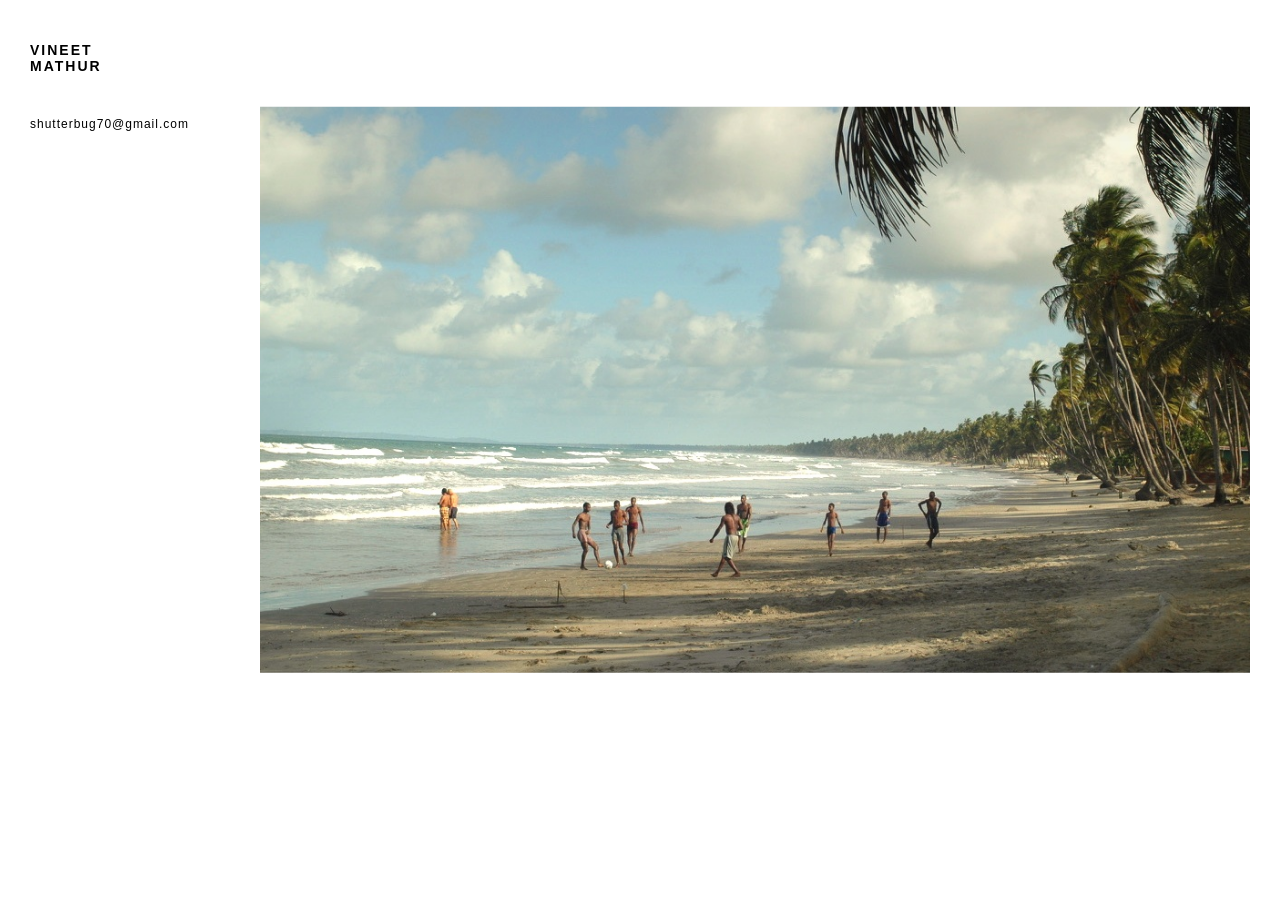
==== commit b51d5774: "color" ====
--- a/index.html
+++ b/index.html
@@ -27,7 +27,7 @@
     display: block;
     text-align: center;
     font-size: 0.75rem;
-    color: #888;
+    color: #fff;
     letter-spacing: 0.1em;
     font-family: Georgia, serif;
   }
--- a/style.css
+++ b/style.css
@@ -3,8 +3,7 @@
     margin: 0;
     font-family: Arial, sans-serif;
     display: flex;
-    background: #000;
-    color: #fff;
+    background: #fff;
     min-height: 100vh;
 }
 
@@ -35,12 +34,10 @@
 
 .sidebar a {
     text-decoration: none;
-    color: #888;
+    color: #000;
     font-size: 12px;
     letter-spacing: 1px;
 }
-
-.sidebar a:hover { color: #fff; }
 
 .sidebar a.active {
     font-weight: bold;
@@ -51,13 +48,5 @@
     margin-left: 230px;
     padding: 30px;
     width: calc(100% - 230px);
-    height: 100vh;
     box-sizing: border-box;
 }
-
-/* Slideshow */
-.slideshow {
-    position: relative;
-    width: 100%;
-    height: 100%;
-}
